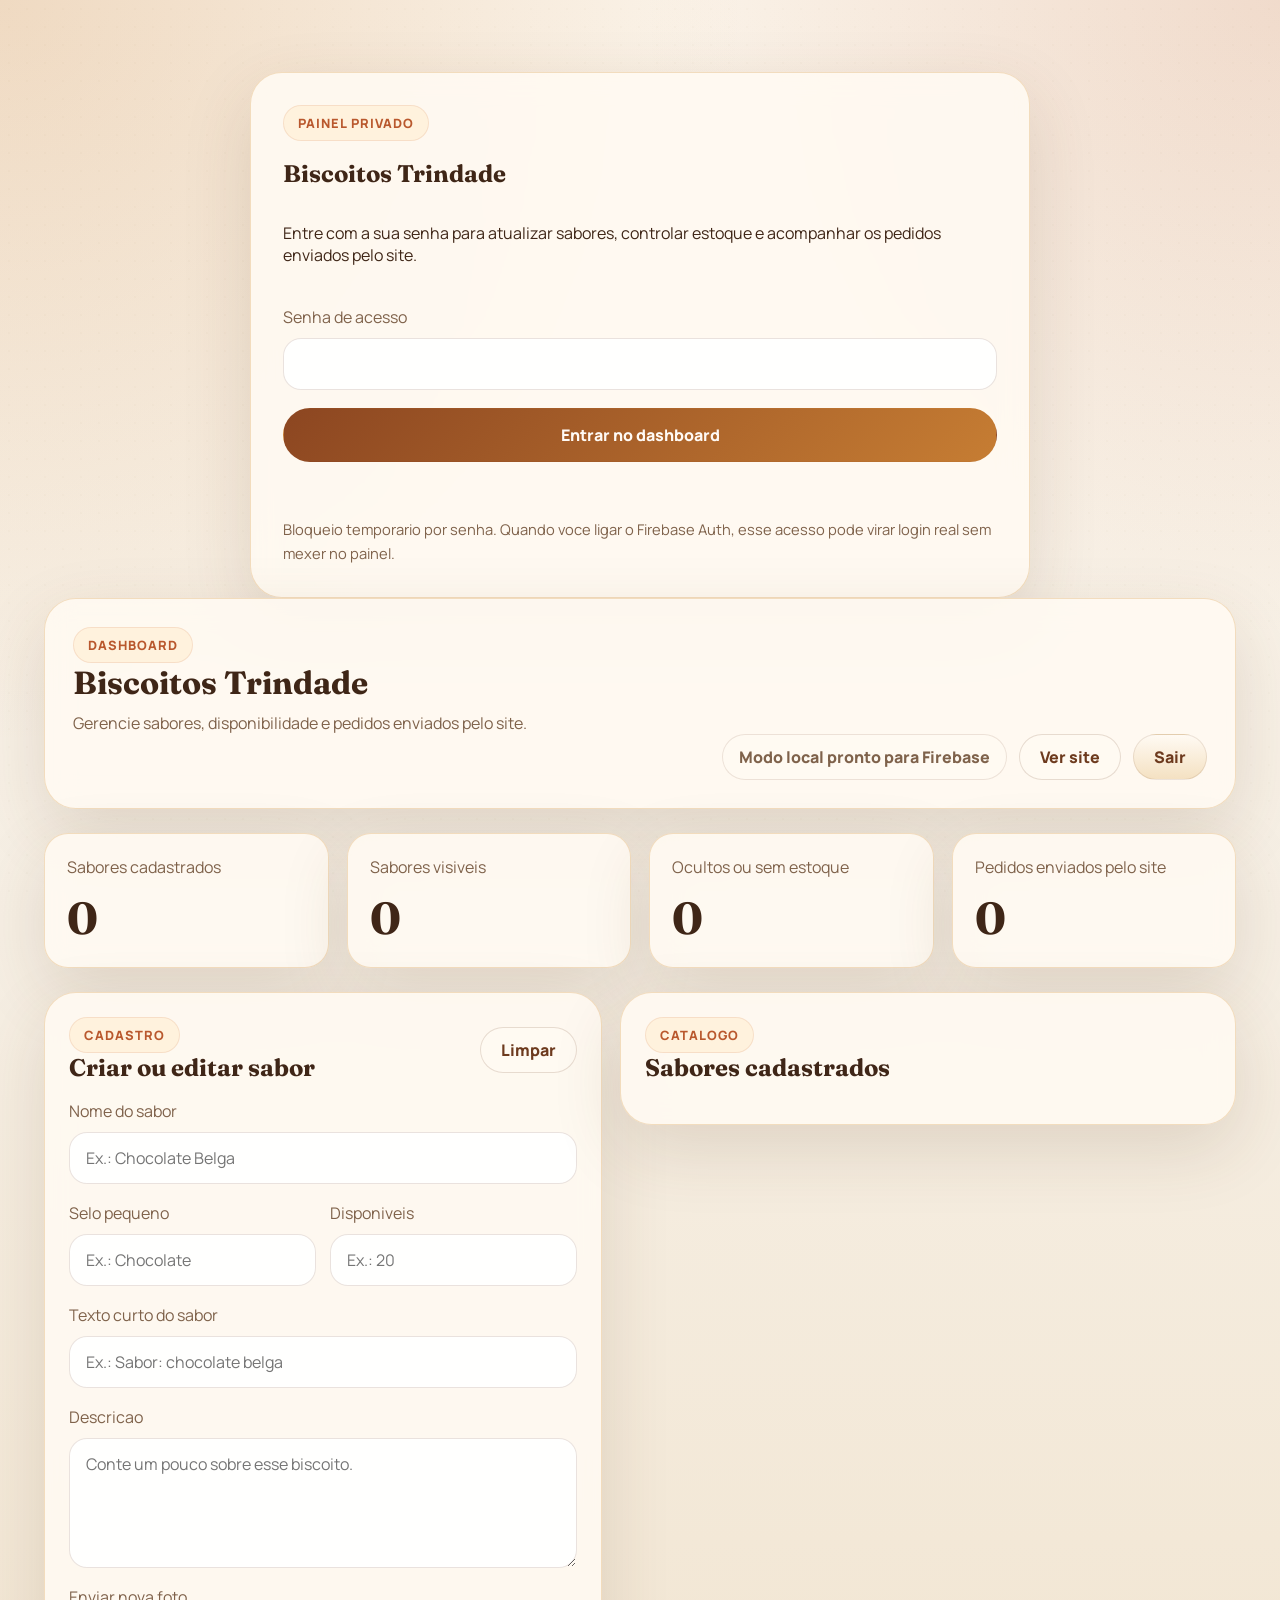
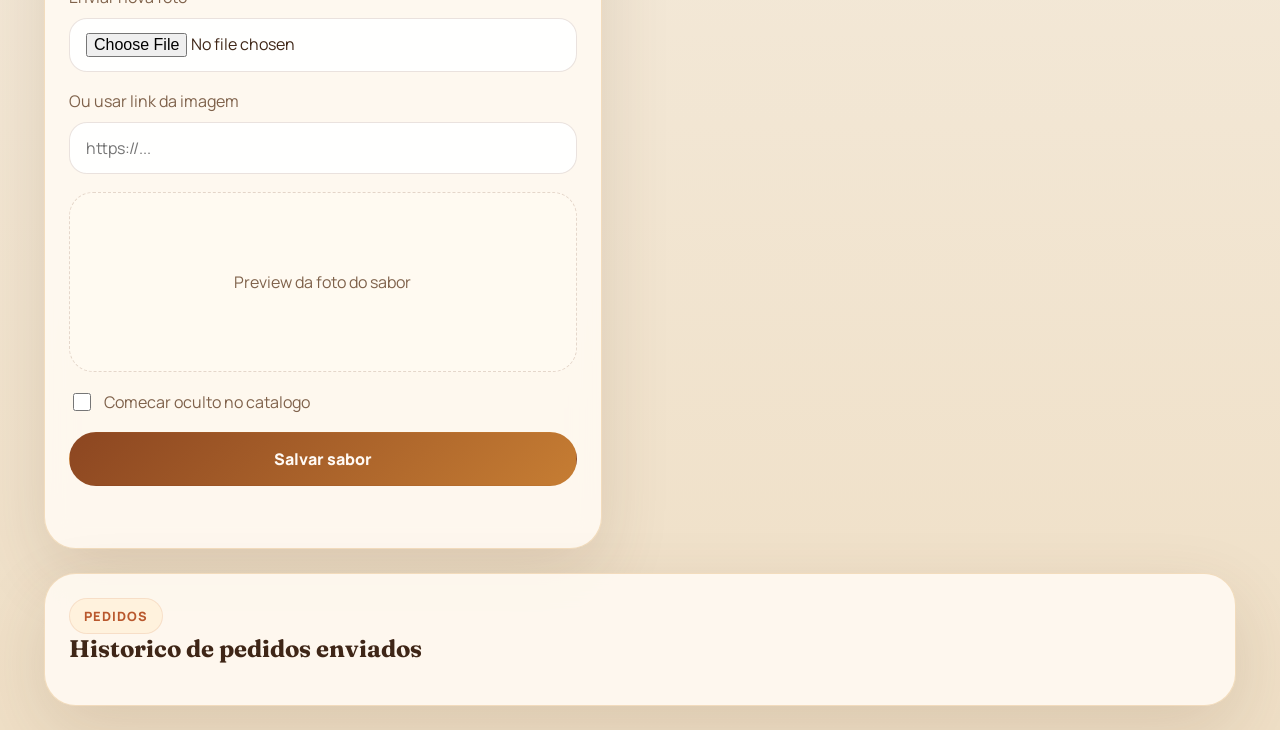
==== admin.html @ 8f262b1d "Add product dashboard and mobile modal fixes" ====
<!DOCTYPE html>
<html lang="pt-BR">
<head>
  <meta charset="UTF-8">
  <meta name="viewport" content="width=device-width, initial-scale=1.0">
  <meta name="theme-color" content="#fbf4ea">
  <meta name="robots" content="noindex,nofollow">
  <title>Painel | Biscoitos Trindade</title>
  <link rel="preconnect" href="https://fonts.googleapis.com">
  <link rel="preconnect" href="https://fonts.gstatic.com" crossorigin>
  <link
    href="https://fonts.googleapis.com/css2?family=Fraunces:wght@600;700;800&family=Manrope:wght@400;700;800&display=swap"
    rel="stylesheet"
  >
  <link rel="stylesheet" href="styles.css?v=20260501-1">
  <link rel="stylesheet" href="admin.css?v=20260501-1">
</head>
<body class="admin-body">
  <div class="admin-shell">
    <section class="admin-login-card" data-admin-login-screen>
      <div class="admin-login-copy">
        <span class="section-label">Painel privado</span>
        <h1>Biscoitos Trindade</h1>
        <p>
          Entre com a sua senha para atualizar sabores, controlar estoque e acompanhar os pedidos
          enviados pelo site.
        </p>
      </div>

      <form class="admin-login-form" data-admin-login-form>
        <label class="admin-field">
          <span>Senha de acesso</span>
          <input type="password" name="passcode" autocomplete="current-password" required>
        </label>

        <button class="button button-primary wide" type="submit">Entrar no dashboard</button>
        <p class="admin-feedback" data-admin-login-feedback aria-live="polite"></p>
        <small class="admin-note">
          Bloqueio temporario por senha. Quando voce ligar o Firebase Auth, esse acesso pode virar
          login real sem mexer no painel.
        </small>
      </form>
    </section>

    <main class="admin-panel" data-admin-panel hidden>
      <header class="admin-header">
        <div>
          <span class="section-label">Dashboard</span>
          <h1>Biscoitos Trindade</h1>
          <p>Gerencie sabores, disponibilidade e pedidos enviados pelo site.</p>
        </div>

        <div class="admin-header-actions">
          <span class="admin-mode-chip" data-admin-mode-chip>Modo local pronto para Firebase</span>
          <a class="button button-secondary button-small" href="index.html" target="_blank" rel="noreferrer">
            Ver site
          </a>
          <button class="button button-ghost button-small" type="button" data-admin-logout>
            Sair
          </button>
        </div>
      </header>

      <section class="admin-metrics">
        <article class="admin-metric-card">
          <span>Sabores cadastrados</span>
          <strong data-metric-total-products>0</strong>
        </article>
        <article class="admin-metric-card">
          <span>Sabores visiveis</span>
          <strong data-metric-visible-products>0</strong>
        </article>
        <article class="admin-metric-card">
          <span>Ocultos ou sem estoque</span>
          <strong data-metric-hidden-products>0</strong>
        </article>
        <article class="admin-metric-card">
          <span>Pedidos enviados pelo site</span>
          <strong data-metric-total-orders>0</strong>
        </article>
      </section>

      <section class="admin-grid">
        <article class="admin-card admin-form-card">
          <div class="admin-card-head">
            <div>
              <span class="card-kicker">Cadastro</span>
              <h2>Criar ou editar sabor</h2>
            </div>
            <button class="button button-secondary button-small" type="button" data-admin-clear-form>
              Limpar
            </button>
          </div>

          <form class="admin-product-form" data-admin-product-form>
            <input type="hidden" name="productId">
            <input type="hidden" name="currentImage">

            <label class="admin-field">
              <span>Nome do sabor</span>
              <input type="text" name="name" placeholder="Ex.: Chocolate Belga" required>
            </label>

            <div class="admin-form-row">
              <label class="admin-field">
                <span>Selo pequeno</span>
                <input type="text" name="badge" placeholder="Ex.: Chocolate">
              </label>

              <label class="admin-field">
                <span>Disponiveis</span>
                <input type="number" name="inventory" min="0" placeholder="Ex.: 20">
              </label>
            </div>

            <label class="admin-field">
              <span>Texto curto do sabor</span>
              <input type="text" name="flavor" placeholder="Ex.: Sabor: chocolate belga" required>
            </label>

            <label class="admin-field">
              <span>Descricao</span>
              <textarea name="description" rows="4" placeholder="Conte um pouco sobre esse biscoito." required></textarea>
            </label>

            <label class="admin-field">
              <span>Enviar nova foto</span>
              <input type="file" name="imageFile" accept="image/*">
            </label>

            <label class="admin-field">
              <span>Ou usar link da imagem</span>
              <input type="url" name="imageUrl" placeholder="https://...">
            </label>

            <div class="admin-image-preview" data-admin-image-preview>
              <span>Preview da foto do sabor</span>
            </div>

            <label class="admin-checkbox">
              <input type="checkbox" name="hidden">
              <span>Comecar oculto no catalogo</span>
            </label>

            <button class="button button-primary wide" type="submit">Salvar sabor</button>
            <p class="admin-feedback" data-admin-form-feedback aria-live="polite"></p>
          </form>
        </article>

        <article class="admin-card admin-list-card">
          <div class="admin-card-head">
            <div>
              <span class="card-kicker">Catalogo</span>
              <h2>Sabores cadastrados</h2>
            </div>
          </div>

          <div class="admin-product-list" data-admin-product-list></div>
        </article>
      </section>

      <section class="admin-card admin-orders-card">
        <div class="admin-card-head">
          <div>
            <span class="card-kicker">Pedidos</span>
            <h2>Historico de pedidos enviados</h2>
          </div>
        </div>

        <div class="admin-order-list" data-admin-order-list></div>
      </section>
    </main>
  </div>

  <script src="app-config.js"></script>
  <script src="trindade-store.js"></script>
  <script src="admin.js?v=20260501-1"></script>
</body>
</html>
---- styles.css ----
:root {
  color-scheme: light;
  --bg: #f6efe4;
  --surface: rgba(255, 250, 242, 0.9);
  --surface-strong: #fffaf2;
  --line: rgba(96, 54, 26, 0.12);
  --text: #3f2617;
  --muted: #7f624b;
  --cocoa: #6d3a1e;
  --caramel: #c67d33;
  --cream: #fff6ea;
  --accent: #b9582d;
  --shadow: 0 24px 70px rgba(94, 60, 30, 0.14);
  --radius-xl: 32px;
  --radius-lg: 26px;
  --radius-md: 20px;
  --content: 1180px;
}

* {
  box-sizing: border-box;
}

html {
  scroll-behavior: smooth;
}

body {
  margin: 0;
  overflow-x: hidden;
  font-family: "Manrope", sans-serif;
  text-rendering: optimizeLegibility;
  color: var(--text);
  background:
    radial-gradient(circle at top left, rgba(198, 125, 51, 0.22), transparent 28%),
    radial-gradient(circle at top right, rgba(185, 88, 45, 0.16), transparent 24%),
    linear-gradient(180deg, #fbf4ea 0%, #f6efe4 40%, #efdfc6 100%);
}

body::before {
  content: "";
  position: fixed;
  inset: 0;
  pointer-events: none;
  background:
    radial-gradient(circle, rgba(109, 58, 30, 0.04) 1px, transparent 1px) 0 0 / 18px 18px;
  opacity: 0.35;
}

img {
  display: block;
  max-width: 100%;
}

a {
  color: inherit;
  text-decoration: none;
}

button,
a {
  -webkit-tap-highlight-color: transparent;
}

section[id] {
  scroll-margin-top: 110px;
}

.site-shell,
.catalog-page {
  position: relative;
  z-index: 1;
}

.story-section,
.catalog-section,
.steps-section,
.contact-section,
.catalog-gallery,
.catalog-bottom-cta,
.footer {
  content-visibility: auto;
  contain-intrinsic-size: 1px 720px;
}

.hero-shell,
.section,
.footer,
.catalog-page {
  padding-left: 24px;
  padding-right: 24px;
}

.topbar,
.hero,
.section-heading,
.story-grid,
.catalog-grid,
.steps-grid,
.contact-panel,
.footer,
.catalog-hero,
.catalog-bottom-cta {
  max-width: var(--content);
  margin: 0 auto;
}

.hero-shell {
  padding-top: 18px;
  padding-bottom: 48px;
}

.topbar {
  display: flex;
  align-items: center;
  justify-content: space-between;
  position: sticky;
  top: 12px;
  z-index: 14;
  gap: 20px;
  padding: 14px 18px;
  border-radius: 999px;
  background: rgba(255, 250, 242, 0.78);
  border: 1px solid rgba(237, 210, 171, 0.72);
  box-shadow: 0 14px 34px rgba(95, 57, 27, 0.08);
  backdrop-filter: blur(16px);
}

.brand {
  display: inline-flex;
  align-items: center;
  gap: 14px;
}

.brand-logo {
  width: 58px;
  height: 58px;
  border-radius: 18px;
  object-fit: cover;
  box-shadow: 0 10px 26px rgba(95, 57, 27, 0.12);
}

.brand-copy {
  display: grid;
  gap: 2px;
}

.brand-copy strong,
.section-heading h2,
.hero-copy h1,
.hero-card h2,
.step-card h3,
.contact-copy h2,
.catalog-hero-copy h1,
.catalog-bottom-cta h2,
.product-title,
.product-sheet-copy h2,
.footer-brand,
.info-tile h3,
.cart-header h2,
.cart-item-copy h3 {
  font-family: "Fraunces", serif;
}

.brand-copy strong {
  font-size: 1.08rem;
}

.brand-copy small {
  color: var(--muted);
  font-weight: 700;
}

.nav-links,
.topbar-actions,
.footer-links {
  display: flex;
  align-items: center;
  gap: 22px;
}

.nav-links,
.footer-links {
  color: var(--muted);
  font-weight: 700;
}

.nav-links a:hover,
.nav-links a:focus-visible,
.footer-links a:hover,
.footer-links a:focus-visible,
.footer-links button:hover,
.footer-links button:focus-visible {
  color: var(--cocoa);
}

.footer-links {
  flex-wrap: wrap;
  gap: 18px;
}

.footer-links button {
  padding: 0;
  border: 0;
  background: transparent;
  color: inherit;
  font: inherit;
  font-weight: inherit;
  cursor: pointer;
}

.button {
  display: inline-flex;
  align-items: center;
  justify-content: center;
  min-height: 54px;
  padding: 0 24px;
  border-radius: 999px;
  border: 1px solid transparent;
  font: inherit;
  font-weight: 800;
  cursor: pointer;
  transition: transform 0.2s ease, box-shadow 0.2s ease, background-color 0.2s ease;
}

.button:hover,
.button:focus-visible,
.product-card:hover,
.product-card:focus-visible,
.contact-chip:hover,
.contact-chip:focus-visible,
.size-option:hover,
.size-option:focus-visible,
.floating-cart:hover,
.floating-cart:focus-visible {
  transform: translateY(-2px);
  box-shadow: 0 18px 28px rgba(87, 52, 24, 0.12);
}

.button-small {
  min-height: 46px;
  padding: 0 20px;
}

.button-primary {
  color: #fffaf5;
  background: linear-gradient(135deg, #8c4621 0%, #c67d33 100%);
}

.button-secondary {
  color: var(--cocoa);
  background: rgba(255, 250, 242, 0.78);
  border-color: rgba(109, 58, 30, 0.16);
}

.button-ghost {
  color: var(--cocoa);
  background: linear-gradient(180deg, #fffaf3 0%, #f4e1c2 100%);
  border-color: rgba(109, 58, 30, 0.12);
}

.button.is-disabled {
  opacity: 0.55;
  pointer-events: none;
}

.wide {
  width: 100%;
}

.eyebrow,
.section-label,
.card-kicker,
.product-badge,
.sheet-label {
  display: inline-flex;
  align-items: center;
  justify-content: center;
  width: fit-content;
  padding: 8px 14px;
  border-radius: 999px;
  font-size: 0.8rem;
  font-weight: 800;
  letter-spacing: 0.08em;
  text-transform: uppercase;
}

.eyebrow,
.section-label,
.card-kicker,
.sheet-label {
  color: var(--accent);
  background: rgba(255, 241, 220, 0.92);
  border: 1px solid rgba(185, 88, 45, 0.12);
}

.hero {
  display: grid;
  grid-template-columns: 1.08fr 0.92fr;
  gap: 28px;
  align-items: stretch;
  padding-top: 34px;
}

.hero-copy,
.hero-card,
.info-tile,
.step-card,
.contact-panel,
.product-card,
.catalog-hero-card,
.catalog-bottom-cta,
.product-sheet,
.catalog-hero-copy,
.cart-sheet {
  background: var(--surface);
  border: 1px solid rgba(237, 210, 171, 0.72);
  box-shadow: var(--shadow);
  backdrop-filter: blur(14px);
}

.hero-copy,
.hero-card,
.catalog-hero-card,
.catalog-bottom-cta,
.catalog-hero-copy {
  border-radius: var(--radius-xl);
}

.hero-copy,
.catalog-hero-copy {
  position: relative;
  overflow: hidden;
  padding: 42px;
  background:
    radial-gradient(circle at top right, rgba(255, 244, 225, 0.34), transparent 24%),
    linear-gradient(140deg, rgba(255, 250, 242, 0.96) 0%, rgba(251, 235, 212, 0.96) 100%);
  animation: rise 0.8s ease both;
}

.hero-copy::after,
.catalog-hero-copy::after {
  content: "";
  position: absolute;
  inset: auto -40px -52px auto;
  width: 220px;
  height: 220px;
  border-radius: 50%;
  background:
    radial-gradient(circle at 35% 35%, rgba(255, 255, 255, 0.76), transparent 30%),
    radial-gradient(circle at 50% 50%, rgba(198, 125, 51, 0.22), transparent 68%);
}

.hero-copy h1,
.catalog-hero-copy h1 {
  margin: 18px 0 16px;
  font-size: clamp(2.8rem, 5vw, 4.8rem);
  line-height: 0.98;
  max-width: 11ch;
}

.hero-copy p,
.hero-card p,
.section-heading p,
.info-tile p,
.step-card p,
.contact-copy p,
.catalog-hero-copy p,
.catalog-bottom-cta p,
.product-copy p,
.sheet-description,
.sheet-flavor,
.footer small,
.cart-header p,
.checkout-note,
.cart-empty,
.cart-item-copy p {
  color: var(--muted);
  line-height: 1.7;
}

.hero-actions,
.cta-stack,
.sheet-actions {
  display: flex;
  flex-wrap: wrap;
  gap: 14px;
}

.hero-actions {
  margin-top: 28px;
}

.cart-trigger {
  gap: 10px;
}

.cart-badge {
  display: inline-flex;
  align-items: center;
  justify-content: center;
  min-width: 32px;
  min-height: 32px;
  padding: 0 8px;
  border-radius: 999px;
  background: rgba(255, 255, 255, 0.18);
  color: #fffaf5;
  font-size: 0.9rem;
}

.size-strip {
  display: grid;
  grid-template-columns: repeat(3, minmax(0, 1fr));
  gap: 14px;
  margin-top: 30px;
}

.size-strip article {
  padding: 18px;
  border-radius: var(--radius-md);
  background: rgba(255, 255, 255, 0.82);
  border: 1px solid rgba(198, 125, 51, 0.12);
}

.size-strip strong,
.size-option strong {
  display: block;
}

.size-strip span,
.size-option span {
  display: block;
  margin-top: 8px;
  color: var(--accent);
  font-weight: 800;
}

.hero-card,
.catalog-hero-card {
  padding: 30px;
  animation: rise 0.8s ease 0.1s both;
}

.hero-card h2,
.contact-copy h2,
.catalog-bottom-cta h2,
.cart-header h2 {
  margin: 16px 0 12px;
  font-size: clamp(2rem, 4vw, 3rem);
  line-height: 1.05;
}

.contact-stack {
  display: grid;
  gap: 14px;
  margin-top: 22px;
}

.hero-preview {
  margin-top: 22px;
  min-height: 230px;
  border-radius: var(--radius-lg);
  overflow: hidden;
  border: 1px solid rgba(109, 58, 30, 0.12);
  box-shadow: 0 16px 30px rgba(95, 57, 27, 0.08);
}

.hero-preview img {
  width: 100%;
  height: 100%;
  object-fit: cover;
}

.contact-chip {
  display: grid;
  gap: 4px;
  padding: 18px 20px;
  border-radius: var(--radius-md);
  background: rgba(255, 250, 242, 0.94);
  border: 1px solid rgba(109, 58, 30, 0.12);
  transition: transform 0.2s ease, box-shadow 0.2s ease, border-color 0.2s ease;
}

.contact-chip span {
  color: var(--muted);
  font-size: 0.88rem;
  font-weight: 800;
  text-transform: uppercase;
  letter-spacing: 0.06em;
}

.contact-chip strong {
  font-size: 1.05rem;
}

.support-link {
  display: inline-flex;
  align-items: center;
  justify-content: center;
  width: fit-content;
  min-height: 44px;
  padding: 0 16px;
  border-radius: 999px;
  background: rgba(255, 250, 242, 0.94);
  border: 1px solid rgba(109, 58, 30, 0.12);
  color: var(--cocoa);
  font-weight: 800;
}

.section {
  padding-top: 36px;
  padding-bottom: 36px;
}

.section-heading {
  margin-bottom: 28px;
  text-align: center;
}

.section-heading.align-left {
  text-align: left;
}

.section-heading h2 {
  margin: 16px 0;
  font-size: clamp(2rem, 4vw, 3.6rem);
  line-height: 1.04;
}

.story-grid,
.steps-grid {
  display: grid;
  grid-template-columns: repeat(3, minmax(0, 1fr));
  gap: 18px;
}

.info-tile,
.step-card {
  position: relative;
  overflow: hidden;
  padding: 28px;
  border-radius: var(--radius-lg);
  animation: rise 0.8s ease both;
}

.info-tile:nth-child(2),
.step-card:nth-child(2) {
  animation-delay: 0.08s;
}

.info-tile:nth-child(3),
.step-card:nth-child(3) {
  animation-delay: 0.16s;
}

.info-tile::after,
.step-card::after {
  content: "";
  position: absolute;
  inset: auto -24px -24px auto;
  width: 110px;
  height: 110px;
  border-radius: 50%;
  background: radial-gradient(circle, rgba(198, 125, 51, 0.14), transparent 70%);
}

.info-tile h3,
.step-card h3 {
  margin: 0 0 10px;
  font-size: 1.35rem;
}

.catalog-grid {
  display: grid;
  grid-template-columns: repeat(3, minmax(0, 1fr));
  gap: 18px;
}

.catalog-grid-large {
  grid-template-columns: repeat(4, minmax(0, 1fr));
}

.product-card {
  appearance: none;
  width: 100%;
  padding: 0;
  border-radius: var(--radius-lg);
  overflow: hidden;
  cursor: pointer;
  text-align: left;
  transition: transform 0.2s ease, box-shadow 0.2s ease;
  animation: rise 0.8s ease both;
}

.product-card:nth-child(2) {
  animation-delay: 0.06s;
}

.product-card:nth-child(3) {
  animation-delay: 0.12s;
}

.product-card:nth-child(4) {
  animation-delay: 0.18s;
}

.product-media {
  aspect-ratio: 4 / 5;
  overflow: hidden;
  background: linear-gradient(160deg, #f2dec2 0%, #e6c598 100%);
}

.product-media img,
.product-sheet-media img,
.cart-item-media img {
  width: 100%;
  height: 100%;
  object-fit: cover;
}

.product-copy {
  display: grid;
  gap: 12px;
  padding: 22px;
}

.product-topline {
  display: flex;
  align-items: center;
  justify-content: space-between;
  gap: 12px;
}

.product-badge {
  color: var(--cocoa);
  background: rgba(244, 225, 194, 0.94);
}

.product-title {
  margin: 0;
  font-size: 1.55rem;
}

.product-click {
  color: var(--accent);
  font-weight: 800;
}

.section-footer {
  display: flex;
  justify-content: center;
  margin-top: 28px;
}

.step-card span {
  display: inline-flex;
  align-items: center;
  justify-content: center;
  width: 50px;
  height: 50px;
  margin-bottom: 18px;
  border-radius: 16px;
  background: linear-gradient(135deg, #8c4621 0%, #c67d33 100%);
  color: #fffdf8;
  font-weight: 800;
}

.contact-panel,
.catalog-bottom-cta {
  display: grid;
  grid-template-columns: 1.1fr 0.9fr;
  gap: 24px;
  align-items: center;
  padding: 32px;
}

.footer {
  display: flex;
  align-items: center;
  justify-content: space-between;
  gap: 20px;
  padding-top: 18px;
  padding-bottom: 40px;
}

.footer-brand-group {
  display: flex;
  align-items: center;
  gap: 16px;
}

.footer-logo {
  width: 68px;
  height: 68px;
  border-radius: 24px;
  object-fit: cover;
  box-shadow: 0 10px 26px rgba(95, 57, 27, 0.12);
}

.footer-brand {
  margin: 0 0 8px;
  font-size: 1.35rem;
}

.catalog-page {
  padding-top: 18px;
  padding-bottom: 120px;
}

.catalog-hero {
  display: grid;
  grid-template-columns: 1.05fr 0.95fr;
  gap: 24px;
  align-items: stretch;
  margin-top: 30px;
  margin-bottom: 30px;
}

.catalog-hero-card {
  display: grid;
  align-content: start;
  gap: 14px;
}

.catalog-bottom-cta {
  margin-top: 30px;
}

.product-modal[hidden],
.cart-drawer[hidden] {
  display: none;
}

.product-modal,
.cart-drawer {
  position: fixed;
  inset: 0;
  overflow-y: auto;
  overscroll-behavior: contain;
}

.product-modal {
  z-index: 30;
  padding: 24px;
  display: grid;
  place-items: center;
}

.product-modal-backdrop,
.cart-backdrop {
  position: absolute;
  inset: 0;
  background: rgba(48, 29, 18, 0.68);
  backdrop-filter: blur(10px);
  animation: fade 0.25s ease both;
}

.product-sheet {
  position: relative;
  z-index: 1;
  width: min(980px, 100%);
  max-height: calc(100dvh - 48px);
  display: grid;
  grid-template-columns: 1fr 1fr;
  gap: 0;
  overflow: hidden;
  border-radius: var(--radius-xl);
  animation: rise 0.3s ease both;
}

.product-sheet-media {
  min-height: 420px;
  background: linear-gradient(160deg, #f2dec2 0%, #e6c598 100%);
}

.product-sheet-copy {
  display: grid;
  align-content: start;
  gap: 16px;
  padding: 34px;
  overflow-y: auto;
  min-width: 0;
}

.product-sheet-copy h2 {
  margin: 0;
  font-size: clamp(2rem, 4vw, 3rem);
  line-height: 1.02;
}

.sheet-flavor {
  margin: -6px 0 0;
  color: var(--accent);
  font-weight: 800;
}

.sheet-description,
.sheet-feedback {
  margin: 0;
}

.purchase-builder {
  display: grid;
  gap: 18px;
}

.builder-block {
  display: grid;
  gap: 12px;
}

.builder-label {
  margin: 0;
  color: var(--muted);
  font-size: 0.92rem;
  font-weight: 800;
  text-transform: uppercase;
  letter-spacing: 0.06em;
}

.size-list {
  display: grid;
  grid-template-columns: repeat(3, minmax(0, 1fr));
  gap: 12px;
}

.size-option {
  display: grid;
  gap: 8px;
  padding: 18px;
  border-radius: var(--radius-md);
  border: 1px solid rgba(198, 125, 51, 0.14);
  background: rgba(255, 255, 255, 0.84);
  color: var(--text);
  font: inherit;
  text-align: left;
  cursor: pointer;
  transition: transform 0.2s ease, border-color 0.2s ease, box-shadow 0.2s ease;
}

.size-option.is-selected {
  border-color: rgba(140, 70, 33, 0.58);
  background: linear-gradient(180deg, #fff9f0 0%, #f7e0be 100%);
  box-shadow: 0 18px 28px rgba(95, 57, 27, 0.1);
}

.quantity-picker {
  display: inline-flex;
  align-items: center;
  gap: 14px;
  width: fit-content;
  padding: 10px;
  border-radius: 999px;
  background: rgba(255, 255, 255, 0.84);
  border: 1px solid rgba(198, 125, 51, 0.12);
}

.quantity-button {
  display: inline-flex;
  align-items: center;
  justify-content: center;
  width: 42px;
  height: 42px;
  border: 0;
  border-radius: 999px;
  background: linear-gradient(135deg, #8c4621 0%, #c67d33 100%);
  color: #fffaf5;
  font: inherit;
  font-size: 1.25rem;
  font-weight: 800;
  cursor: pointer;
}

.quantity-value {
  min-width: 28px;
  text-align: center;
  font-weight: 800;
  font-size: 1.05rem;
}

.sheet-feedback {
  min-height: 24px;
  color: var(--accent);
  font-weight: 700;
}

.modal-close {
  position: absolute;
  top: 18px;
  right: 18px;
  z-index: 2;
  min-height: 42px;
  padding: 0 16px;
  border: 1px solid rgba(109, 58, 30, 0.12);
  border-radius: 999px;
  background: rgba(255, 250, 242, 0.92);
  color: var(--cocoa);
  font: inherit;
  font-weight: 800;
  cursor: pointer;
}

.modal-close:hover,
.modal-close:focus-visible,
.quantity-button:hover,
.quantity-button:focus-visible,
.cart-stepper:hover,
.cart-stepper:focus-visible,
.cart-remove:hover,
.cart-remove:focus-visible {
  box-shadow: 0 12px 22px rgba(95, 57, 27, 0.12);
}

.cart-drawer {
  z-index: 32;
}

.cart-sheet {
  position: absolute;
  top: 20px;
  right: 20px;
  bottom: 20px;
  width: min(440px, calc(100vw - 24px));
  max-height: calc(100dvh - 40px);
  display: grid;
  grid-template-rows: auto auto auto 1fr auto;
  gap: 18px;
  padding: 28px;
  border-radius: var(--radius-xl);
  background: var(--surface-strong);
  overflow-x: hidden;
  overflow-y: auto;
  min-height: 0;
  -webkit-overflow-scrolling: touch;
  animation: slideIn 0.25s ease both;
}

.cart-close {
  top: 16px;
  right: 16px;
}

.cart-header {
  display: grid;
  gap: 10px;
  padding-right: 56px;
}

.cart-header h2 {
  margin: 0;
}

.cart-header p,
.checkout-note,
.cart-empty,
.cart-item-copy p {
  margin: 0;
}

.cart-status {
  display: grid;
  grid-template-columns: repeat(2, minmax(0, 1fr));
  gap: 12px;
}

.summary-chip {
  padding: 16px;
  border-radius: var(--radius-md);
  background: rgba(255, 250, 242, 0.9);
  border: 1px solid rgba(198, 125, 51, 0.12);
}

.summary-chip span,
.summary-row span {
  color: var(--muted);
  font-size: 0.92rem;
  font-weight: 700;
}

.summary-chip strong,
.summary-row strong {
  display: block;
  margin-top: 6px;
  font-size: 1.2rem;
}

.cart-empty {
  padding: 18px;
  border-radius: var(--radius-md);
  background: rgba(255, 250, 242, 0.9);
  border: 1px dashed rgba(198, 125, 51, 0.24);
}

.cart-overview {
  display: grid;
  gap: 12px;
}

.cart-overview-list {
  display: grid;
  gap: 12px;
}

.cart-overview-item {
  display: grid;
  gap: 6px;
  padding: 14px 16px;
  border-radius: var(--radius-md);
  background: rgba(255, 250, 242, 0.92);
  border: 1px solid rgba(198, 125, 51, 0.12);
}

.cart-overview-head {
  display: flex;
  align-items: center;
  justify-content: space-between;
  gap: 12px;
}

.cart-overview-meta {
  display: grid;
  gap: 4px;
}

.cart-overview-actions {
  display: flex;
  flex-wrap: wrap;
  justify-content: flex-end;
  gap: 8px;
}

.cart-overview-head strong {
  font-family: "Fraunces", serif;
  font-size: 1rem;
}

.cart-overview-head span,
.cart-overview-item small {
  color: var(--muted);
}

.cart-remove-summary {
  min-height: 38px;
  padding: 0 14px;
  border: 1px solid rgba(185, 88, 45, 0.16);
  border-radius: 999px;
  background: rgba(255, 247, 239, 0.96);
  color: var(--accent);
  font: inherit;
  font-weight: 800;
  cursor: pointer;
  white-space: nowrap;
}

.cart-stepper-summary {
  min-height: 38px;
}

.cart-items {
  display: grid;
  align-content: start;
  gap: 14px;
  overflow: auto;
  min-height: 0;
  padding-right: 4px;
}

.cart-item {
  display: grid;
  grid-template-columns: 92px 1fr auto;
  gap: 14px;
  align-items: center;
  padding: 14px;
  border-radius: var(--radius-md);
  background: rgba(255, 250, 242, 0.9);
  border: 1px solid rgba(198, 125, 51, 0.12);
}

.cart-item-media {
  width: 92px;
  height: 92px;
  border-radius: 16px;
  overflow: hidden;
}

.cart-item-copy {
  display: grid;
  gap: 8px;
}

.cart-item-copy h3 {
  margin: 0;
  font-size: 1.1rem;
}

.cart-item-controls {
  display: flex;
  flex-wrap: wrap;
  align-items: center;
  gap: 8px;
}

.cart-item-quantity {
  display: inline-flex;
  align-items: center;
  justify-content: center;
  min-height: 40px;
  padding: 0 14px;
  border-radius: 999px;
  background: rgba(244, 225, 194, 0.52);
  color: var(--cocoa);
  font-size: 0.92rem;
  font-weight: 800;
}

.cart-stepper {
  min-height: 40px;
  padding: 0 14px;
  border: 1px solid rgba(109, 58, 30, 0.14);
  border-radius: 999px;
  background: rgba(255, 255, 255, 0.9);
  color: var(--cocoa);
  font: inherit;
  font-weight: 800;
  cursor: pointer;
}

.cart-stepper-add {
  border-color: transparent;
  background: linear-gradient(135deg, #8c4621 0%, #c67d33 100%);
  color: #fffaf5;
}

.cart-item-actions {
  display: grid;
  align-self: start;
}

.cart-remove {
  align-self: start;
  width: 100%;
  min-height: 40px;
  padding: 0 14px;
  border: 1px solid rgba(185, 88, 45, 0.16);
  border-radius: 999px;
  background: rgba(255, 247, 239, 0.96);
  color: var(--accent);
  font: inherit;
  font-weight: 800;
  cursor: pointer;
}

.cart-remove-summary:hover,
.cart-remove-summary:focus-visible {
  box-shadow: 0 12px 22px rgba(95, 57, 27, 0.12);
}

.cart-summary {
  display: grid;
  gap: 14px;
  padding-top: 14px;
  border-top: 1px solid rgba(198, 125, 51, 0.16);
}

.summary-row {
  display: flex;
  align-items: center;
  justify-content: space-between;
  gap: 12px;
}

.summary-row strong {
  margin-top: 0;
}

.cart-actions {
  display: grid;
  gap: 12px;
}

.floating-cart {
  position: fixed;
  right: 18px;
  bottom: 18px;
  z-index: 24;
  display: inline-flex;
  align-items: center;
  gap: 12px;
  min-height: 58px;
  padding: 0 18px;
  border: 0;
  border-radius: 999px;
  background: linear-gradient(135deg, #8c4621 0%, #c67d33 100%);
  color: #fffaf5;
  box-shadow: 0 18px 34px rgba(87, 52, 24, 0.22);
  font: inherit;
  font-weight: 800;
  cursor: pointer;
}

.floating-cart strong {
  display: inline-flex;
  align-items: center;
  justify-content: center;
  min-width: 34px;
  min-height: 34px;
  padding: 0 8px;
  border-radius: 999px;
  background: rgba(255, 255, 255, 0.18);
}

.floating-cart span {
  white-space: nowrap;
}

@keyframes rise {
  from {
    opacity: 0;
    transform: translateY(26px);
  }

  to {
    opacity: 1;
    transform: translateY(0);
  }
}

@keyframes fade {
  from {
    opacity: 0;
  }

  to {
    opacity: 1;
  }
}

@keyframes slideIn {
  from {
    opacity: 0;
    transform: translateX(24px);
  }

  to {
    opacity: 1;
    transform: translateX(0);
  }
}

@media (max-width: 1120px) {
  .hero,
  .catalog-hero,
  .contact-panel,
  .catalog-bottom-cta {
    grid-template-columns: 1fr;
  }

  .catalog-grid-large {
    grid-template-columns: repeat(3, minmax(0, 1fr));
  }
}

@media (max-width: 860px) {
  .footer {
    flex-direction: column;
    align-items: flex-start;
  }

  .topbar {
    flex-wrap: wrap;
    align-items: center;
  }

  .nav-links {
    display: none;
  }

  .story-grid,
  .steps-grid {
    grid-template-columns: 1fr;
  }

  .catalog-grid,
  .catalog-grid-large {
    grid-template-columns: repeat(2, minmax(0, 1fr));
  }

  .product-sheet {
    grid-template-columns: 1fr;
  }

  .product-sheet-media {
    min-height: 280px;
  }

  .product-modal {
    padding: 16px;
  }

  .cart-sheet {
    top: 12px;
    right: 12px;
    bottom: 12px;
    left: 12px;
    width: auto;
    padding: 22px;
  }

  .cart-item {
    grid-template-columns: 74px 1fr;
  }

  .cart-item-media {
    width: 74px;
    height: 74px;
  }

  .cart-remove {
    grid-column: 2;
    justify-self: start;
  }

  .cart-item-actions {
    grid-column: 2;
    justify-self: start;
  }
}

@media (max-width: 720px) {
  .hero-shell,
  .section,
  .footer,
  .catalog-page {
    padding-left: 16px;
    padding-right: 16px;
  }

  body::before {
    opacity: 0.16;
  }

  .topbar {
    top: 10px;
    gap: 12px;
    padding: 12px 14px;
    border-radius: 24px;
    background: rgba(255, 248, 239, 0.96);
    backdrop-filter: none;
  }

  .brand {
    min-width: 0;
    flex: 1 1 auto;
  }

  .brand-logo {
    width: 50px;
    height: 50px;
    border-radius: 16px;
  }

  .brand-copy strong {
    font-size: 0.98rem;
    line-height: 1.05;
  }

  .brand-copy small {
    display: none;
  }

  .cart-trigger {
    width: auto;
    min-height: 48px;
    padding: 0 16px;
  }

  .hero-copy,
  .hero-card,
  .catalog-hero-copy,
  .catalog-hero-card,
  .contact-panel,
  .catalog-bottom-cta,
  .product-sheet-copy {
    padding: 22px;
    border-radius: 26px;
  }

  .hero-copy h1,
  .catalog-hero-copy h1 {
    max-width: 100%;
    margin: 14px 0 12px;
    font-size: clamp(2.15rem, 11vw, 3.3rem);
    line-height: 1;
  }

  .hero,
  .catalog-hero {
    gap: 18px;
    padding-top: 20px;
  }

  .section {
    padding-top: 28px;
    padding-bottom: 28px;
  }

  .section-heading {
    margin-bottom: 22px;
  }

  .section-heading h2,
  .hero-card h2,
  .contact-copy h2,
  .catalog-bottom-cta h2,
  .cart-header h2 {
    font-size: clamp(1.8rem, 9vw, 2.7rem);
  }

  .hero-copy p,
  .hero-card p,
  .section-heading p,
  .info-tile p,
  .step-card p,
  .contact-copy p,
  .catalog-hero-copy p,
  .catalog-bottom-cta p,
  .product-copy p,
  .sheet-description,
  .sheet-flavor,
  .footer small,
  .cart-header p,
  .checkout-note,
  .cart-empty,
  .cart-item-copy p {
    line-height: 1.6;
    font-size: 0.96rem;
  }

  .hero-actions,
  .cta-stack,
  .sheet-actions {
    flex-direction: column;
  }

  .button,
  .button-small,
  .wide {
    width: 100%;
  }

  .nav-links,
  .topbar-actions {
    width: 100%;
    gap: 10px;
  }

  .topbar-actions .button-small,
  .cart-trigger {
    width: 100%;
  }

  .size-strip {
    grid-template-columns: repeat(3, minmax(0, 1fr));
    gap: 10px;
    margin-top: 24px;
  }

  .size-strip article {
    padding: 14px 12px;
    text-align: center;
  }

  .size-strip span {
    margin-top: 4px;
    font-size: 0.9rem;
  }

  .catalog-grid,
  .catalog-grid-large {
    grid-template-columns: repeat(2, minmax(0, 1fr));
    gap: 14px;
  }

  .product-card,
  .info-tile,
  .step-card {
    border-radius: 22px;
  }

  .product-copy {
    gap: 10px;
    padding: 16px;
  }

  .product-topline {
    flex-direction: column;
    align-items: flex-start;
    gap: 8px;
  }

  .product-title {
    font-size: 1.15rem;
    line-height: 1.08;
  }

  .product-click {
    font-size: 0.82rem;
  }

  .hero-preview {
    min-height: 210px;
    margin-top: 18px;
  }

  .contact-chip {
    padding: 16px 18px;
  }

  .quantity-picker {
    width: 100%;
    justify-content: space-between;
  }

  .product-modal {
    padding: 0;
    place-items: end stretch;
  }

  .product-modal-backdrop,
  .cart-backdrop {
    backdrop-filter: none;
  }

  .product-sheet {
    display: block;
    width: 100%;
    max-height: calc(100dvh - 10px);
    border-radius: 28px 28px 0 0;
    overflow-x: hidden;
    overflow-y: auto;
    -webkit-overflow-scrolling: touch;
  }

  .product-sheet-media {
    min-height: 240px;
  }

  .product-sheet-copy {
    overflow: visible;
  }

  .sheet-actions {
    position: static;
    padding-top: 0;
    background: none;
  }

  .footer {
    padding-bottom: 28px;
  }

  .footer-brand-group {
    align-items: flex-start;
  }

  .floating-cart {
    left: 16px;
    right: 16px;
    bottom: 16px;
    justify-content: space-between;
    padding: 0 20px;
    border-radius: 24px;
  }

  .cart-sheet {
    top: auto;
    right: 0;
    bottom: 0;
    left: 0;
    width: 100%;
    max-height: calc(100dvh - 8px);
    border-radius: 28px 28px 0 0;
    padding-bottom: calc(24px + env(safe-area-inset-bottom));
  }

  .cart-status {
    grid-template-columns: repeat(2, minmax(0, 1fr));
  }

  .cart-item {
    gap: 12px;
    padding: 12px;
  }

  .cart-item-controls {
    gap: 6px;
  }

  .cart-item-quantity,
  .cart-stepper {
    min-height: 38px;
    font-size: 0.88rem;
  }

  .cart-header {
    padding-right: 48px;
  }

  .cart-overview-head {
    align-items: flex-start;
    flex-direction: column;
    gap: 10px;
  }

  .cart-overview-actions,
  .cart-remove-summary {
    width: 100%;
  }

  .cart-overview-actions {
    justify-content: stretch;
  }

  .cart-stepper-summary {
    width: 100%;
  }

  .hero-copy,
  .hero-card,
  .catalog-hero-copy,
  .catalog-hero-card,
  .contact-panel,
  .catalog-bottom-cta,
  .product-card,
  .info-tile,
  .step-card,
  .product-sheet,
  .cart-sheet {
    backdrop-filter: none;
    box-shadow: 0 16px 34px rgba(94, 60, 30, 0.11);
    animation: none;
  }
}

@media (max-width: 430px) {
  .catalog-grid,
  .catalog-grid-large,
  .cart-status {
    grid-template-columns: 1fr;
  }

  .brand-copy strong {
    font-size: 0.92rem;
  }

  .cart-item-controls {
    flex-direction: column;
    align-items: stretch;
  }

  .cart-item-quantity,
  .cart-stepper,
  .cart-remove {
    width: 100%;
    justify-content: center;
  }
}

@media (prefers-reduced-motion: reduce) {
  html {
    scroll-behavior: auto;
  }

  *,
  *::before,
  *::after {
    animation: none !important;
    transition: none !important;
  }
}
---- admin.css ----
.admin-body {
  min-height: 100vh;
}

.admin-shell {
  max-width: 1240px;
  margin: 0 auto;
  padding: 24px;
}

.admin-login-card,
.admin-card,
.admin-header,
.admin-metric-card {
  background: var(--surface);
  border: 1px solid rgba(237, 210, 171, 0.72);
  box-shadow: var(--shadow);
  backdrop-filter: blur(14px);
}

.admin-login-card {
  max-width: 780px;
  margin: 48px auto 0;
  display: grid;
  gap: 24px;
  padding: 32px;
  border-radius: var(--radius-xl);
}

.admin-login-copy h1,
.admin-header h1,
.admin-card-head h2,
.admin-metric-card strong {
  margin: 0;
  font-family: "Fraunces", serif;
}

.admin-login-copy,
.admin-login-form,
.admin-panel,
.admin-metrics,
.admin-grid,
.admin-product-form,
.admin-product-list,
.admin-order-list,
.admin-card,
.admin-card-head {
  display: grid;
  gap: 18px;
}

.admin-field,
.admin-checkbox {
  display: grid;
  gap: 10px;
}

.admin-field span,
.admin-checkbox span,
.admin-note,
.admin-mode-chip,
.admin-metric-card span,
.admin-product-meta small,
.admin-order-meta small {
  color: var(--muted);
}

.admin-field input,
.admin-field textarea {
  width: 100%;
  min-height: 52px;
  padding: 14px 16px;
  border-radius: 18px;
  border: 1px solid rgba(109, 58, 30, 0.14);
  background: rgba(255, 255, 255, 0.92);
  font: inherit;
  color: var(--text);
}

.admin-field textarea {
  min-height: 130px;
  resize: vertical;
}

.admin-checkbox {
  grid-template-columns: auto 1fr;
  align-items: center;
}

.admin-checkbox input {
  width: 18px;
  height: 18px;
}

.admin-feedback {
  min-height: 20px;
  margin: 0;
  color: var(--accent);
  font-weight: 700;
}

.admin-note {
  font-size: 0.92rem;
  line-height: 1.6;
}

.admin-panel {
  gap: 24px;
}

.admin-header {
  grid-template-columns: 1fr auto;
  gap: 18px;
  align-items: center;
  padding: 28px;
  border-radius: var(--radius-xl);
}

.admin-header p {
  margin: 10px 0 0;
  color: var(--muted);
}

.admin-header-actions {
  display: flex;
  flex-wrap: wrap;
  justify-content: flex-end;
  gap: 12px;
}

.admin-mode-chip {
  display: inline-flex;
  align-items: center;
  min-height: 44px;
  padding: 0 16px;
  border-radius: 999px;
  background: rgba(255, 250, 242, 0.92);
  border: 1px solid rgba(109, 58, 30, 0.12);
  font-weight: 800;
}

.admin-metrics {
  grid-template-columns: repeat(4, minmax(0, 1fr));
}

.admin-metric-card {
  padding: 22px;
  border-radius: 24px;
}

.admin-metric-card strong {
  display: block;
  margin-top: 12px;
  font-size: clamp(2rem, 4vw, 2.8rem);
}

.admin-grid {
  grid-template-columns: minmax(0, 0.95fr) minmax(0, 1.05fr);
  align-items: start;
}

.admin-card {
  padding: 24px;
  border-radius: var(--radius-xl);
}

.admin-card-head {
  grid-template-columns: 1fr auto;
  align-items: center;
}

.admin-form-row {
  display: grid;
  grid-template-columns: repeat(2, minmax(0, 1fr));
  gap: 14px;
}

.admin-image-preview {
  min-height: 180px;
  display: grid;
  place-items: center;
  border-radius: 24px;
  border: 1px dashed rgba(109, 58, 30, 0.18);
  background: rgba(255, 250, 242, 0.72);
  color: var(--muted);
  overflow: hidden;
}

.admin-image-preview img {
  width: 100%;
  height: 100%;
  object-fit: cover;
}

.admin-product-list,
.admin-order-list {
  align-content: start;
}

.admin-product-item,
.admin-order-item {
  display: grid;
  gap: 16px;
  padding: 16px;
  border-radius: 24px;
  background: rgba(255, 250, 242, 0.9);
  border: 1px solid rgba(198, 125, 51, 0.12);
}

.admin-product-item {
  grid-template-columns: 92px 1fr auto;
  align-items: center;
}

.admin-product-thumb {
  width: 92px;
  height: 92px;
  overflow: hidden;
  border-radius: 18px;
  background: rgba(255, 241, 220, 0.82);
}

.admin-product-thumb img {
  width: 100%;
  height: 100%;
  object-fit: cover;
}

.admin-product-meta {
  display: grid;
  gap: 6px;
}

.admin-product-meta h3,
.admin-order-meta h3 {
  margin: 0;
  font-family: "Fraunces", serif;
}

.admin-status-row,
.admin-product-actions {
  display: flex;
  flex-wrap: wrap;
  gap: 8px;
}

.admin-status-badge {
  display: inline-flex;
  align-items: center;
  min-height: 34px;
  padding: 0 12px;
  border-radius: 999px;
  background: rgba(244, 225, 194, 0.92);
  color: var(--cocoa);
  font-size: 0.82rem;
  font-weight: 800;
}

.admin-status-badge.is-hidden {
  background: rgba(185, 88, 45, 0.1);
  color: var(--accent);
}

.admin-product-actions {
  justify-content: flex-end;
}

.admin-action {
  min-height: 40px;
  padding: 0 14px;
  border: 1px solid rgba(109, 58, 30, 0.14);
  border-radius: 999px;
  background: rgba(255, 255, 255, 0.92);
  color: var(--cocoa);
  font: inherit;
  font-weight: 800;
  cursor: pointer;
}

.admin-action.is-danger {
  border-color: rgba(185, 88, 45, 0.16);
  color: var(--accent);
}

.admin-order-item {
  grid-template-columns: 1fr auto;
  align-items: start;
}

.admin-order-meta {
  display: grid;
  gap: 8px;
}

.admin-order-list ul {
  margin: 0;
  padding-left: 18px;
  color: var(--muted);
}

.admin-empty {
  padding: 18px;
  border-radius: 20px;
  background: rgba(255, 250, 242, 0.9);
  border: 1px dashed rgba(198, 125, 51, 0.24);
  color: var(--muted);
}

@media (max-width: 980px) {
  .admin-metrics,
  .admin-grid {
    grid-template-columns: 1fr;
  }
}

@media (max-width: 720px) {
  .admin-shell {
    padding: 16px;
  }

  .admin-header,
  .admin-card-head,
  .admin-product-item,
  .admin-order-item {
    grid-template-columns: 1fr;
  }

  .admin-header-actions,
  .admin-product-actions {
    justify-content: flex-start;
  }

  .admin-form-row {
    grid-template-columns: 1fr;
  }

  .admin-product-thumb {
    width: 100%;
    height: 220px;
  }
}
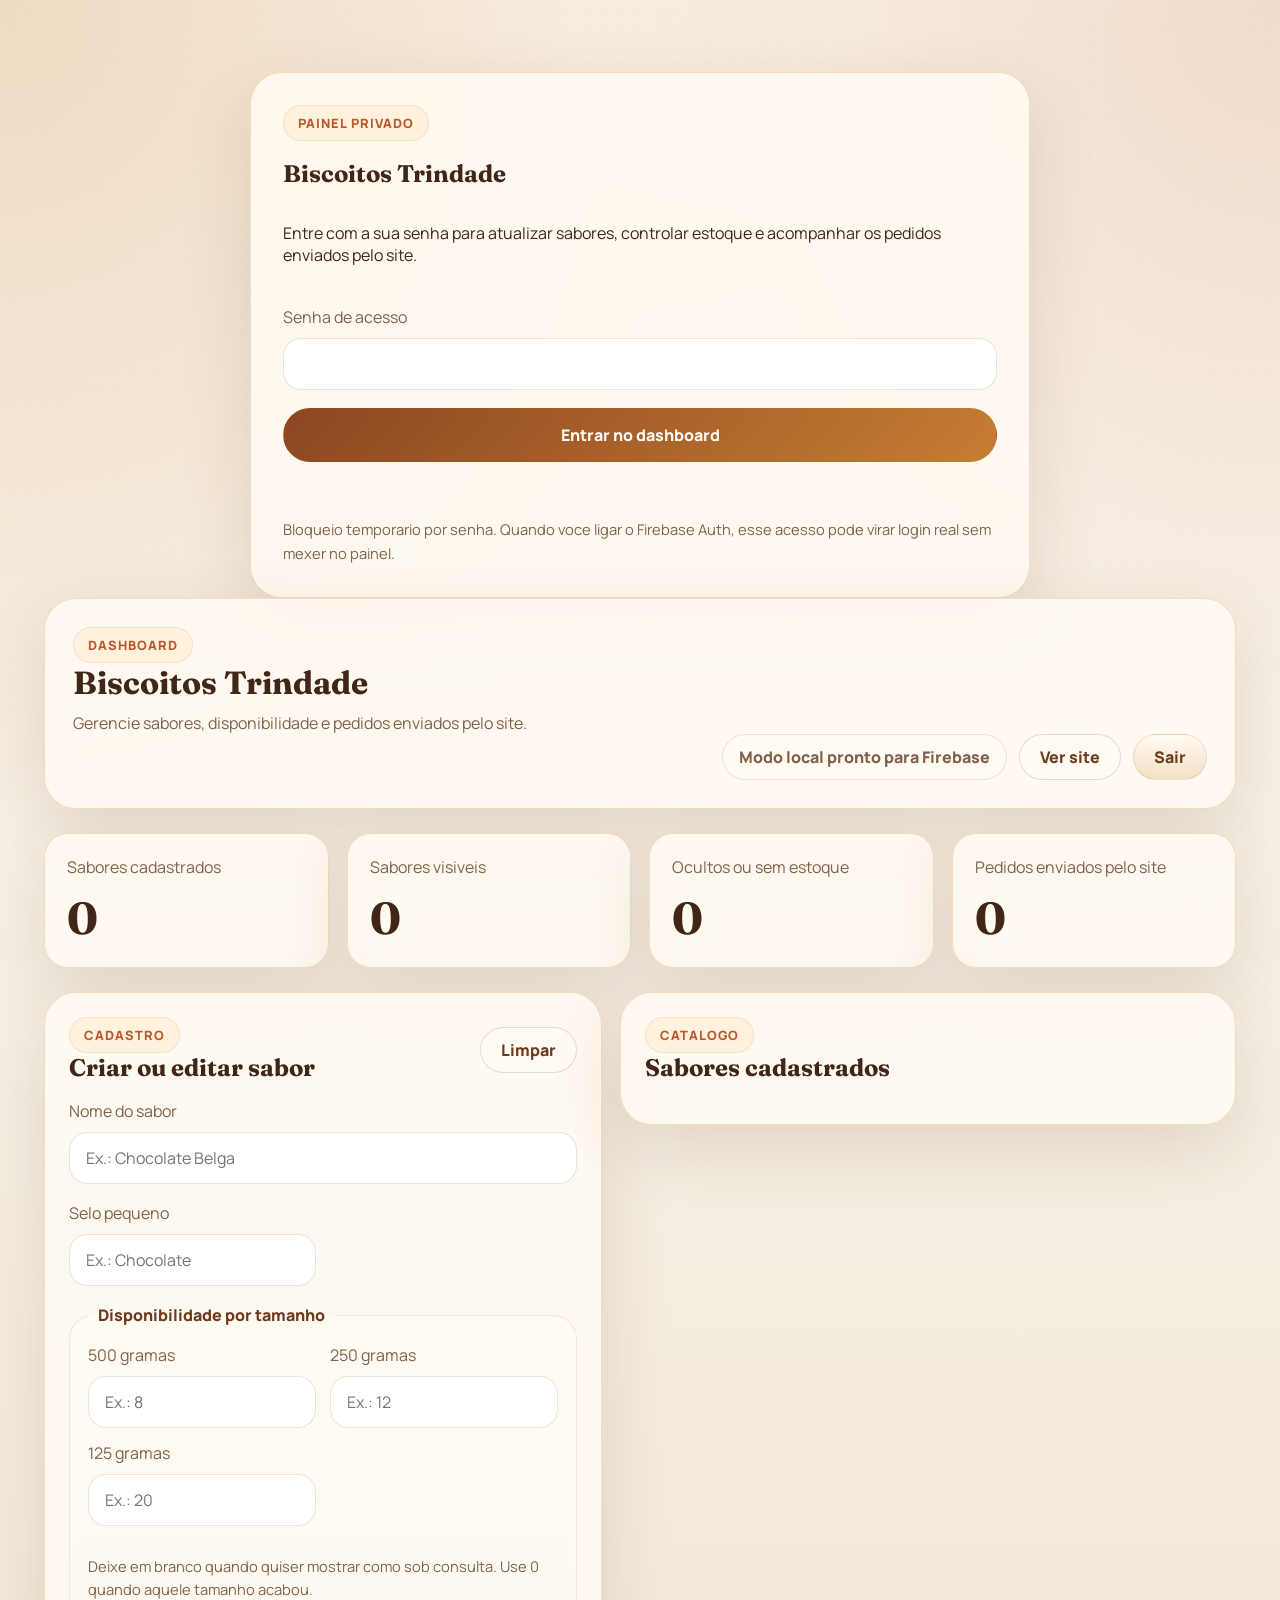
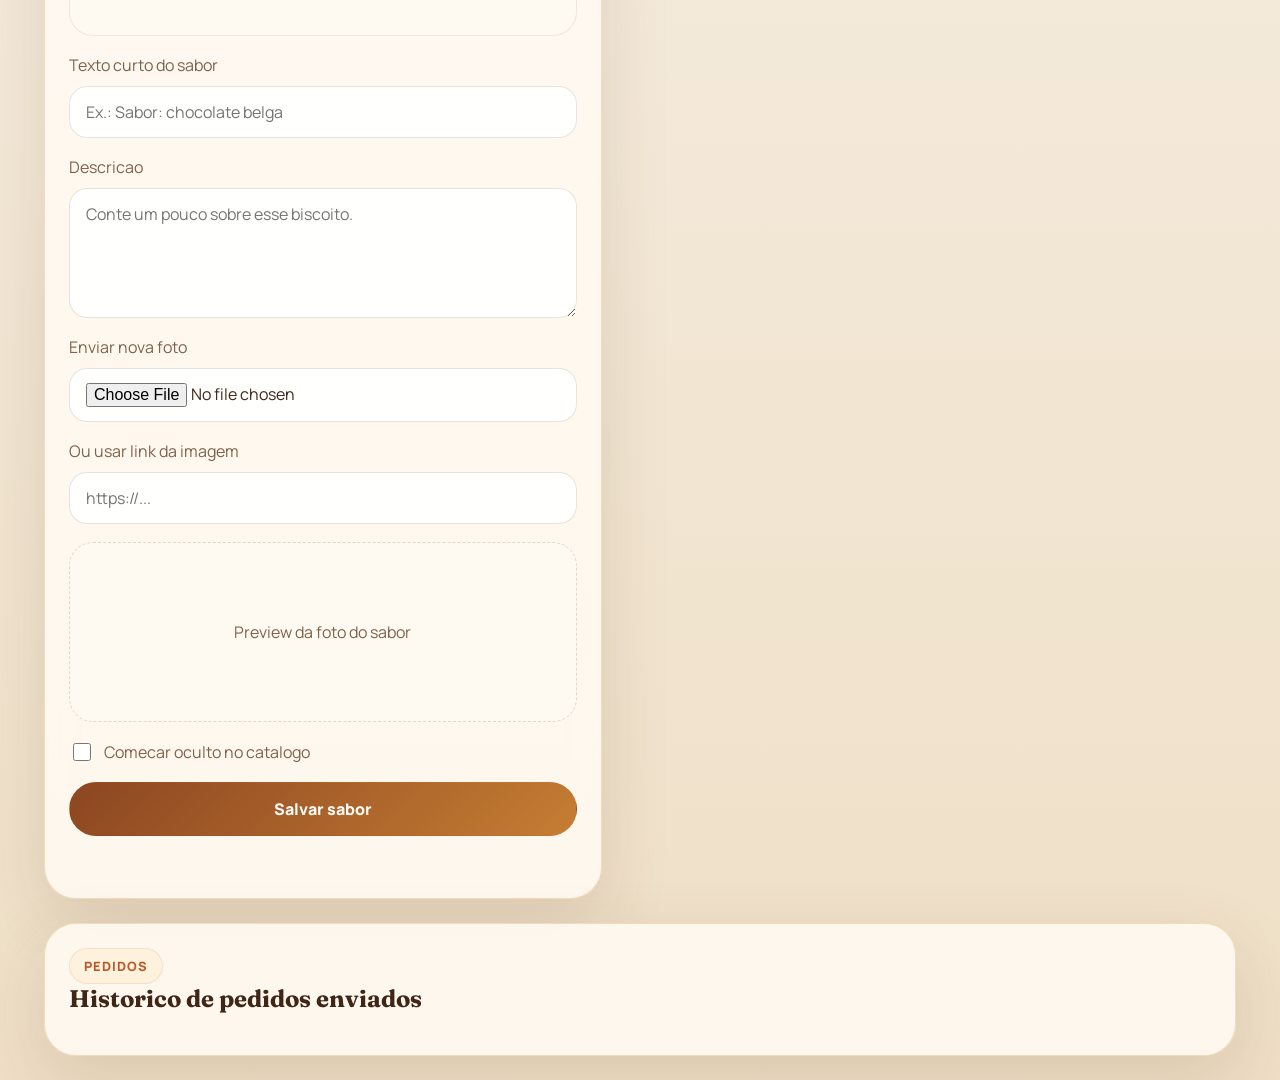
==== commit d7af6bbb: "atualização" ====
--- a/admin.html
+++ b/admin.html
@@ -12,8 +12,8 @@
     href="https://fonts.googleapis.com/css2?family=Fraunces:wght@600;700;800&family=Manrope:wght@400;700;800&display=swap"
     rel="stylesheet"
   >
-  <link rel="stylesheet" href="styles.css?v=20260501-1">
-  <link rel="stylesheet" href="admin.css?v=20260501-1">
+  <link rel="stylesheet" href="styles.css?v=20260503-2">
+  <link rel="stylesheet" href="admin.css?v=20260503-2">
 </head>
 <body class="admin-body">
   <div class="admin-shell">
@@ -106,12 +106,30 @@
                 <span>Selo pequeno</span>
                 <input type="text" name="badge" placeholder="Ex.: Chocolate">
               </label>
+            </div>
 
-              <label class="admin-field">
-                <span>Disponiveis</span>
-                <input type="number" name="inventory" min="0" placeholder="Ex.: 20">
-              </label>
-            </div>
+            <fieldset class="admin-stock-group">
+              <legend>Disponibilidade por tamanho</legend>
+              <div class="admin-form-row admin-stock-row">
+                <label class="admin-field">
+                  <span>500 gramas</span>
+                  <input type="number" name="inventoryGrande" min="0" placeholder="Ex.: 8">
+                </label>
+
+                <label class="admin-field">
+                  <span>250 gramas</span>
+                  <input type="number" name="inventoryMedio" min="0" placeholder="Ex.: 12">
+                </label>
+
+                <label class="admin-field">
+                  <span>125 gramas</span>
+                  <input type="number" name="inventoryPequeno" min="0" placeholder="Ex.: 20">
+                </label>
+              </div>
+              <p class="admin-note">
+                Deixe em branco quando quiser mostrar como sob consulta. Use 0 quando aquele tamanho acabou.
+              </p>
+            </fieldset>
 
             <label class="admin-field">
               <span>Texto curto do sabor</span>
@@ -172,8 +190,8 @@
     </main>
   </div>
 
-  <script src="app-config.js"></script>
-  <script src="trindade-store.js"></script>
-  <script src="admin.js?v=20260501-1"></script>
+  <script src="app-config.js?v=20260503-2"></script>
+  <script src="trindade-store.js?v=20260503-2"></script>
+  <script src="admin.js?v=20260503-2"></script>
 </body>
 </html>
--- a/styles.css
+++ b/styles.css
@@ -646,6 +646,89 @@
   font-weight: 800;
 }
 
+.product-stock-group {
+  display: grid;
+  gap: 10px;
+}
+
+.product-stock-heading {
+  color: var(--muted);
+  font-size: 0.84rem;
+  font-weight: 800;
+  text-transform: uppercase;
+  letter-spacing: 0.05em;
+}
+
+.product-stock-list,
+.sheet-stock-list {
+  display: grid;
+  grid-template-columns: repeat(3, minmax(0, 1fr));
+  gap: 8px;
+}
+
+.stock-chip {
+  display: grid;
+  gap: 4px;
+  padding: 12px 10px;
+  border-radius: 18px;
+  border: 1px solid transparent;
+  text-align: center;
+}
+
+.stock-chip strong {
+  font-size: 0.77rem;
+  line-height: 1.2;
+  text-transform: uppercase;
+  letter-spacing: 0.04em;
+}
+
+.stock-chip small {
+  font-size: 0.78rem;
+  font-weight: 800;
+  line-height: 1.3;
+}
+
+.stock-chip.is-available {
+  color: #285a33;
+  background: rgba(220, 245, 223, 0.92);
+  border-color: rgba(40, 90, 51, 0.16);
+}
+
+.stock-chip.is-empty {
+  color: #8a2f22;
+  background: rgba(255, 231, 224, 0.94);
+  border-color: rgba(138, 47, 34, 0.14);
+}
+
+.stock-chip.is-unknown {
+  color: var(--cocoa);
+  background: rgba(244, 225, 194, 0.94);
+  border-color: rgba(109, 58, 30, 0.12);
+}
+
+.catalog-empty-state {
+  grid-column: 1 / -1;
+  display: grid;
+  gap: 10px;
+  padding: 28px;
+  border-radius: var(--radius-lg);
+  background: rgba(255, 250, 242, 0.92);
+  border: 1px dashed rgba(198, 125, 51, 0.24);
+  text-align: center;
+}
+
+.catalog-empty-state h3 {
+  margin: 0;
+  font-family: "Fraunces", serif;
+  font-size: 1.5rem;
+}
+
+.catalog-empty-state p {
+  margin: 0;
+  color: var(--muted);
+  line-height: 1.7;
+}
+
 .section-footer {
   display: flex;
   justify-content: center;
@@ -792,6 +875,10 @@
   margin: -6px 0 0;
   color: var(--accent);
   font-weight: 800;
+}
+
+.sheet-stock-list {
+  margin-top: -2px;
 }
 
 .sheet-description,
@@ -838,10 +925,47 @@
   transition: transform 0.2s ease, border-color 0.2s ease, box-shadow 0.2s ease;
 }
 
+.size-option strong {
+  font-size: 1rem;
+}
+
+.size-option-stock {
+  font-size: 0.82rem;
+  font-weight: 800;
+}
+
+.size-option-stock.is-available {
+  color: #285a33;
+}
+
+.size-option-stock.is-empty {
+  color: #8a2f22;
+}
+
+.size-option-stock.is-unknown {
+  color: var(--muted);
+}
+
 .size-option.is-selected {
   border-color: rgba(140, 70, 33, 0.58);
   background: linear-gradient(180deg, #fff9f0 0%, #f7e0be 100%);
   box-shadow: 0 18px 28px rgba(95, 57, 27, 0.1);
+}
+
+.size-option.is-unavailable,
+.size-option:disabled {
+  cursor: not-allowed;
+  opacity: 0.62;
+  box-shadow: none;
+  transform: none;
+}
+
+.size-option.is-unavailable:hover,
+.size-option.is-unavailable:focus-visible,
+.size-option:disabled:hover,
+.size-option:disabled:focus-visible {
+  transform: none;
+  box-shadow: none;
 }
 
 .quantity-picker {
@@ -909,6 +1033,13 @@
 .cart-remove:hover,
 .cart-remove:focus-visible {
   box-shadow: 0 12px 22px rgba(95, 57, 27, 0.12);
+}
+
+button:disabled,
+.button:disabled {
+  cursor: not-allowed;
+  opacity: 0.68;
+  box-shadow: none;
 }
 
 .cart-drawer {
@@ -1521,6 +1652,16 @@
     justify-content: space-between;
   }
 
+  .product-stock-list,
+  .sheet-stock-list,
+  .size-list {
+    grid-template-columns: 1fr;
+  }
+
+  .stock-chip {
+    text-align: left;
+  }
+
   .product-modal {
     padding: 0;
     place-items: end stretch;
--- a/admin.css
+++ b/admin.css
@@ -82,6 +82,26 @@
   resize: vertical;
 }
 
+.admin-stock-group {
+  display: grid;
+  gap: 14px;
+  margin: 0;
+  padding: 18px;
+  border: 1px solid rgba(109, 58, 30, 0.1);
+  border-radius: 24px;
+  background: rgba(255, 250, 242, 0.76);
+}
+
+.admin-stock-group legend {
+  padding: 0 10px;
+  color: var(--cocoa);
+  font-weight: 800;
+}
+
+.admin-stock-row {
+  grid-template-columns: repeat(3, minmax(0, 1fr));
+}
+
 .admin-checkbox {
   grid-template-columns: auto 1fr;
   align-items: center;
@@ -259,6 +279,16 @@
 .admin-status-badge.is-hidden {
   background: rgba(185, 88, 45, 0.1);
   color: var(--accent);
+}
+
+.admin-status-badge.is-empty {
+  background: rgba(255, 231, 224, 0.94);
+  color: #8a2f22;
+}
+
+.admin-status-badge.is-neutral {
+  background: rgba(255, 250, 242, 0.94);
+  color: var(--muted);
 }
 
 .admin-product-actions {
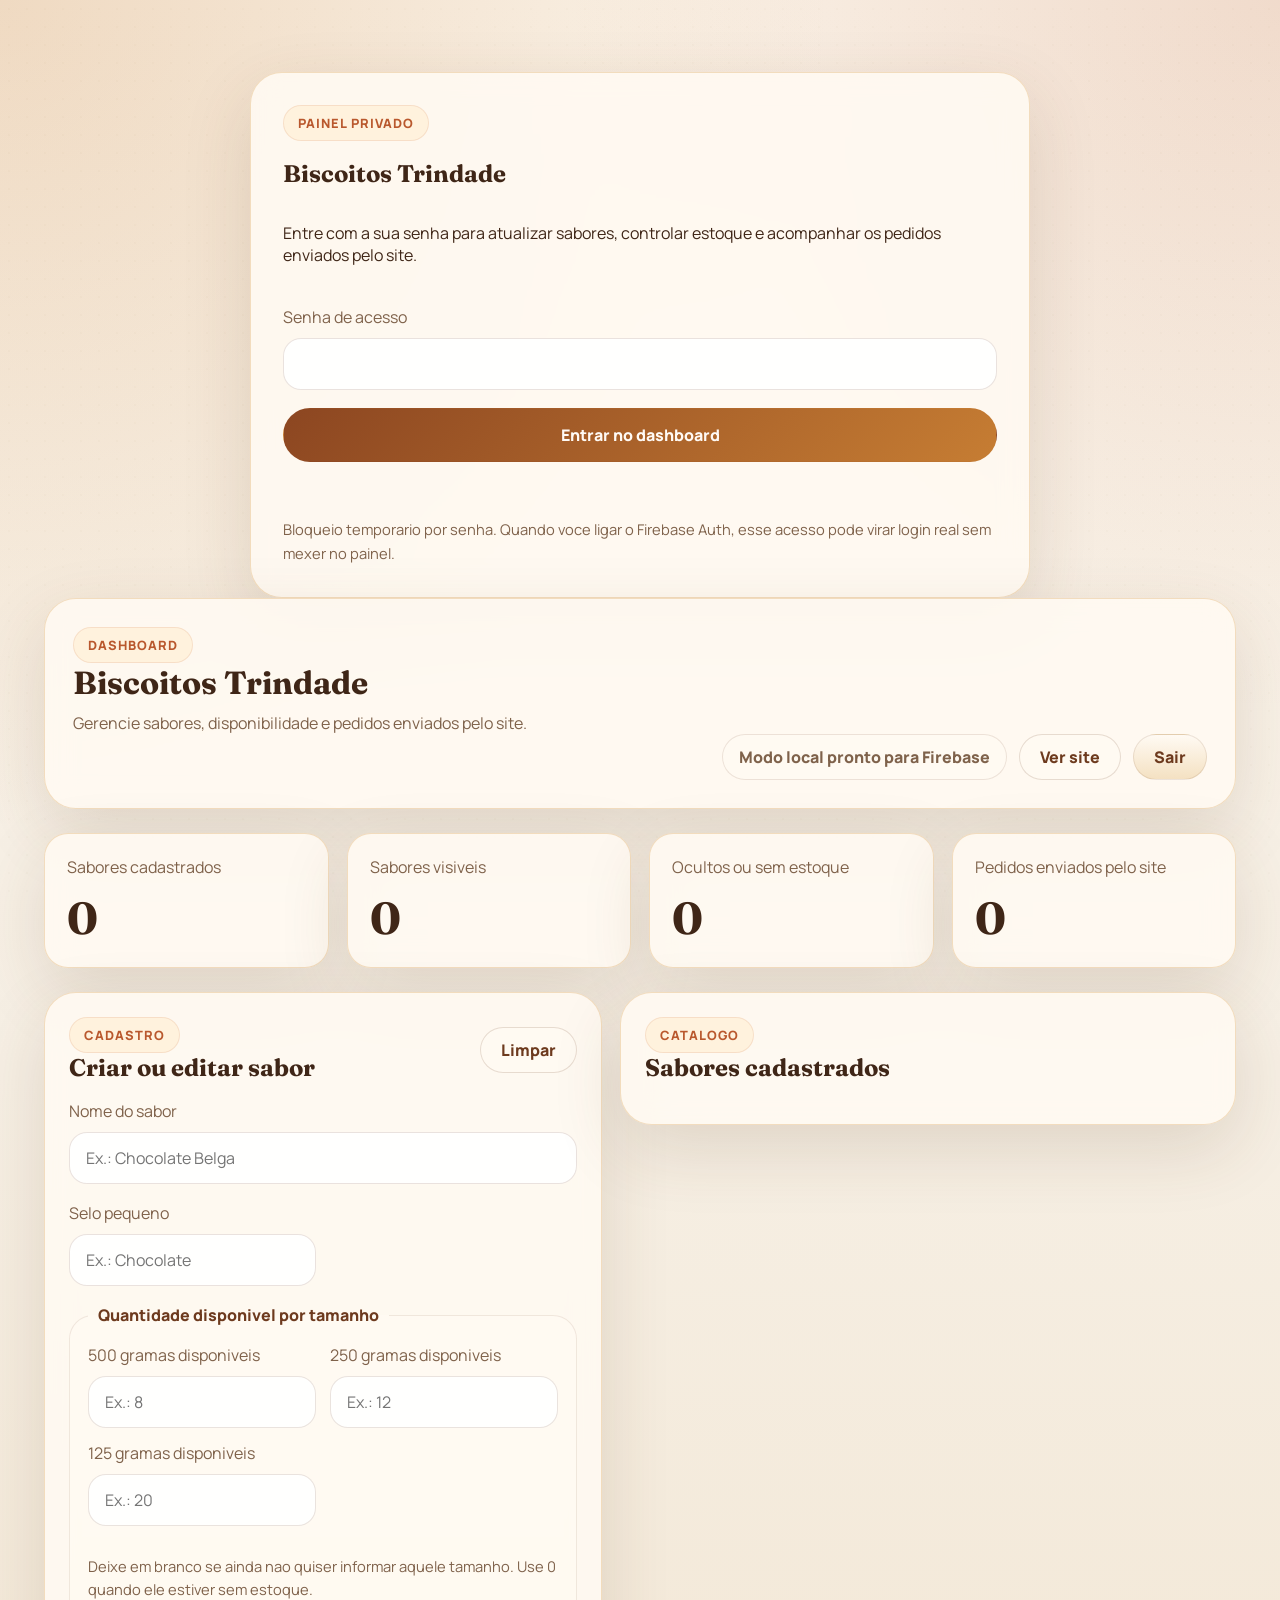
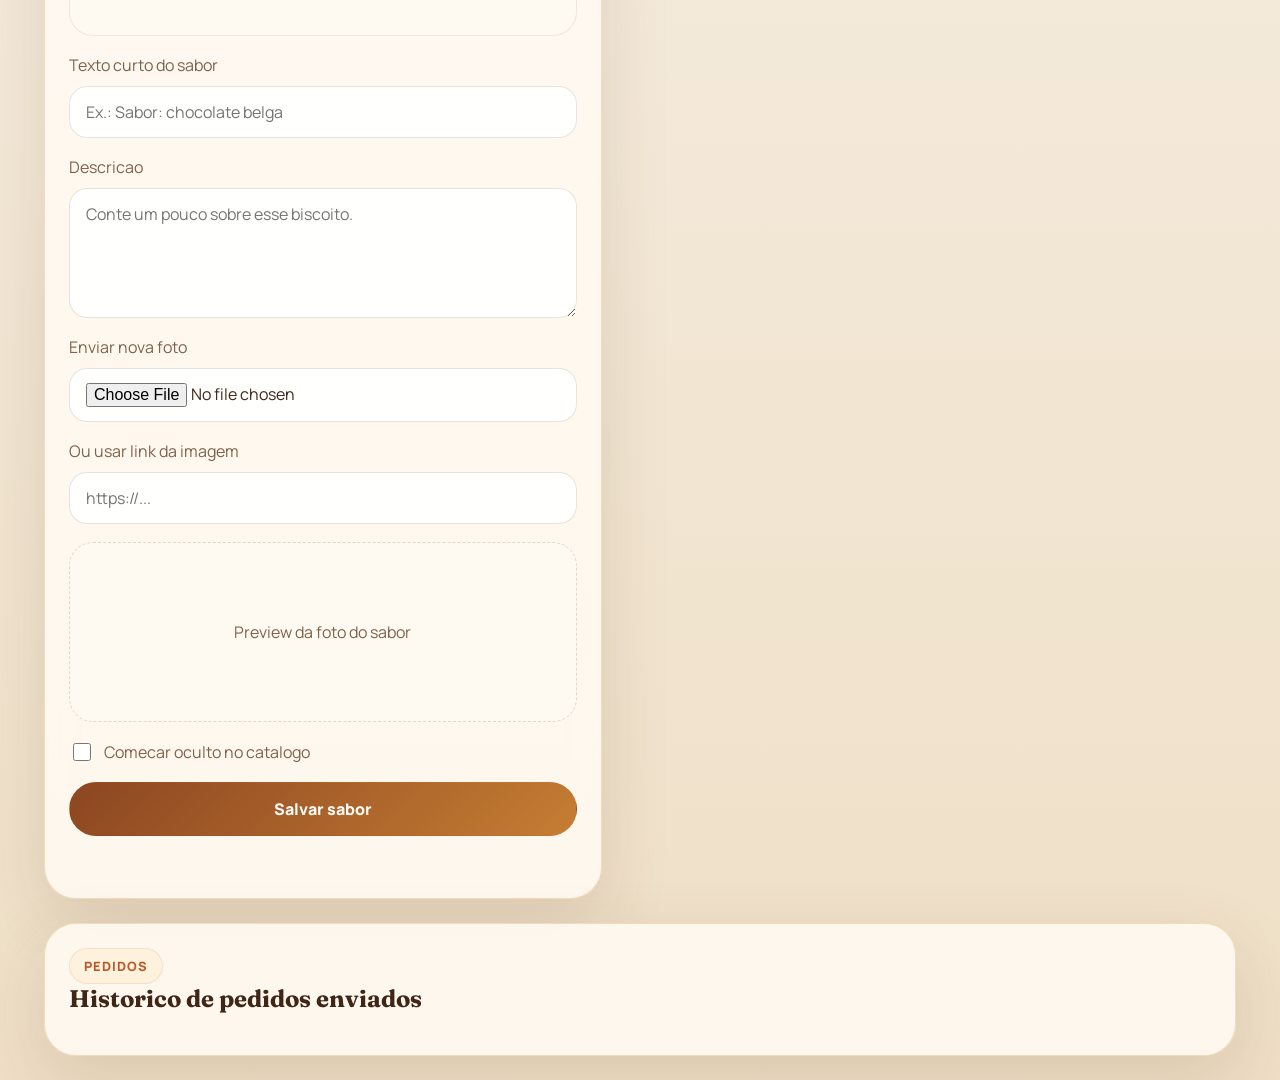
==== commit 5b62876c: "atualização" ====
--- a/admin.html
+++ b/admin.html
@@ -12,8 +12,8 @@
     href="https://fonts.googleapis.com/css2?family=Fraunces:wght@600;700;800&family=Manrope:wght@400;700;800&display=swap"
     rel="stylesheet"
   >
-  <link rel="stylesheet" href="styles.css?v=20260503-2">
-  <link rel="stylesheet" href="admin.css?v=20260503-2">
+  <link rel="stylesheet" href="styles.css?v=20260504-1">
+  <link rel="stylesheet" href="admin.css?v=20260504-1">
 </head>
 <body class="admin-body">
   <div class="admin-shell">
@@ -109,25 +109,25 @@
             </div>
 
             <fieldset class="admin-stock-group">
-              <legend>Disponibilidade por tamanho</legend>
+              <legend>Quantidade disponivel por tamanho</legend>
               <div class="admin-form-row admin-stock-row">
                 <label class="admin-field">
-                  <span>500 gramas</span>
+                  <span>500 gramas disponiveis</span>
                   <input type="number" name="inventoryGrande" min="0" placeholder="Ex.: 8">
                 </label>
 
                 <label class="admin-field">
-                  <span>250 gramas</span>
+                  <span>250 gramas disponiveis</span>
                   <input type="number" name="inventoryMedio" min="0" placeholder="Ex.: 12">
                 </label>
 
                 <label class="admin-field">
-                  <span>125 gramas</span>
+                  <span>125 gramas disponiveis</span>
                   <input type="number" name="inventoryPequeno" min="0" placeholder="Ex.: 20">
                 </label>
               </div>
               <p class="admin-note">
-                Deixe em branco quando quiser mostrar como sob consulta. Use 0 quando aquele tamanho acabou.
+                Deixe em branco se ainda nao quiser informar aquele tamanho. Use 0 quando ele estiver sem estoque.
               </p>
             </fieldset>
 
@@ -190,8 +190,8 @@
     </main>
   </div>
 
-  <script src="app-config.js?v=20260503-2"></script>
-  <script src="trindade-store.js?v=20260503-2"></script>
-  <script src="admin.js?v=20260503-2"></script>
+  <script src="app-config.js?v=20260504-1"></script>
+  <script src="trindade-store.js?v=20260504-1"></script>
+  <script src="admin.js?v=20260504-1"></script>
 </body>
 </html>
